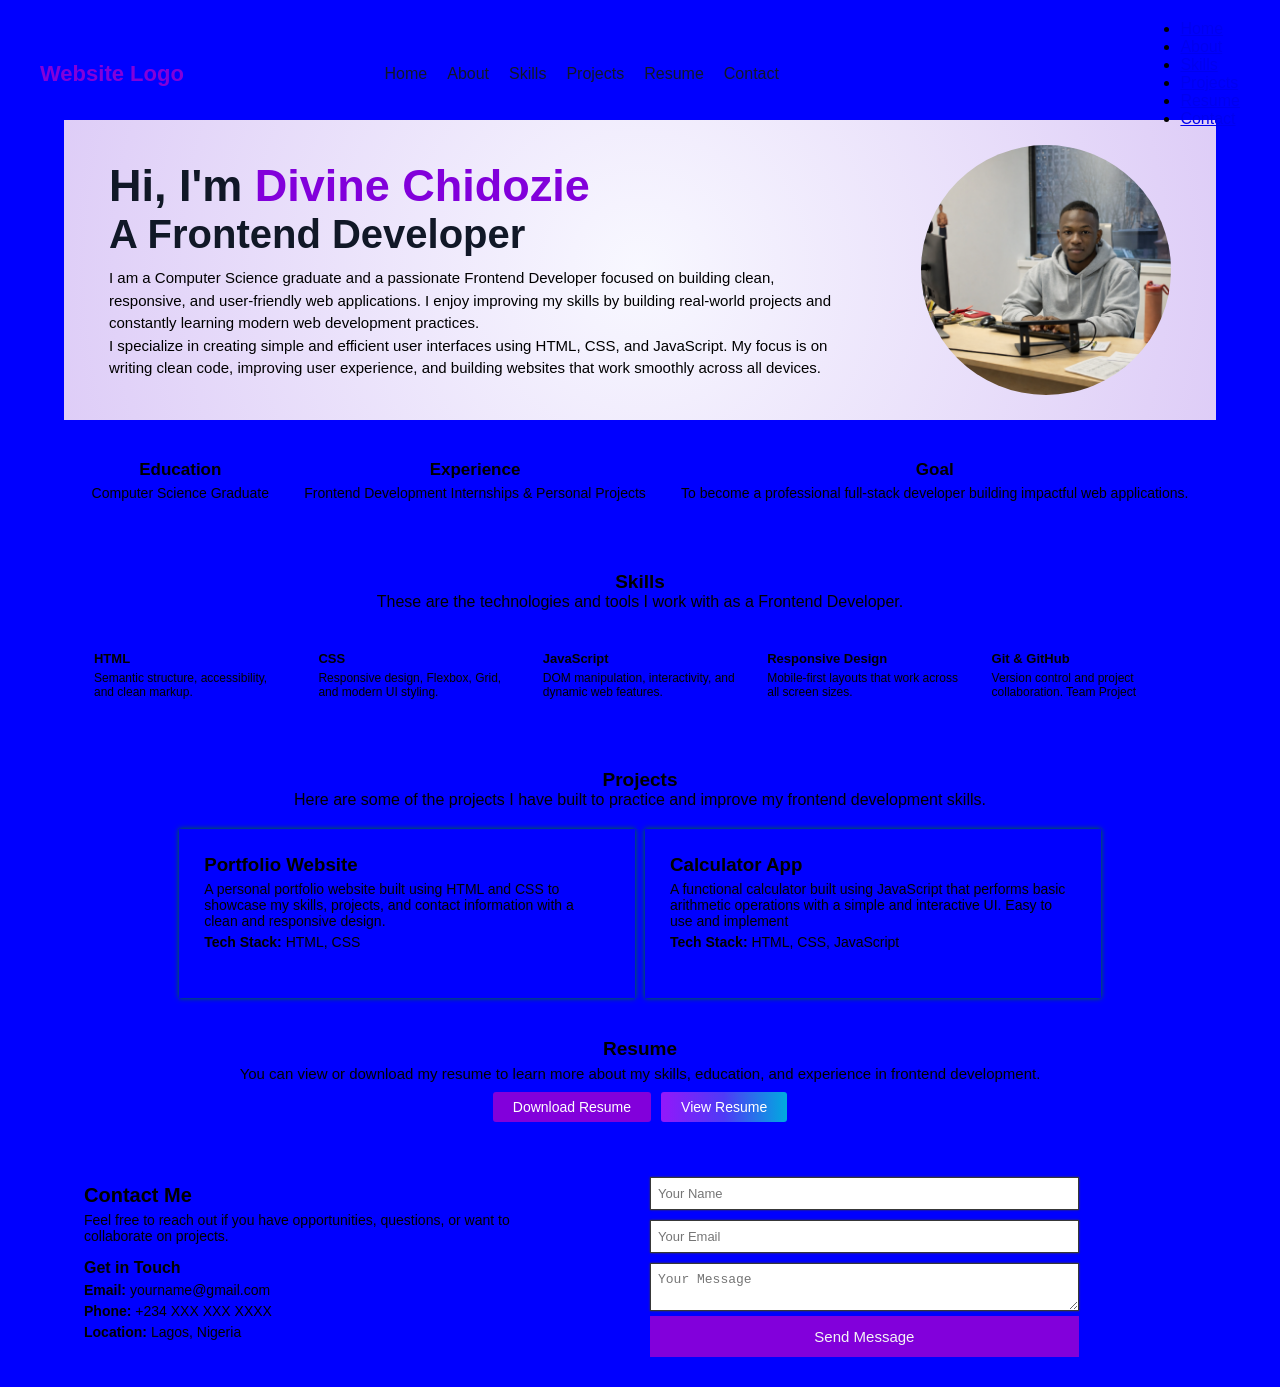
==== Portfolio-Website/index.html @ 49c0729c "intial commit" ====
<!doctype html>
<html lang="en">
  <head>
    <meta charset="UTF-8" />
    <meta name="viewport" content="width=device-width, initial-scale=1.0" />
    <link href="https://unpkg.com/aos@2.3.4/dist/aos.css" rel="stylesheet" />
    <link rel="stylesheet" href="styles.css" />
    <link rel="stylesheet" href="mediaquery/mediaquery.css" />
    <title>CodeAlpha Internship | Portfolio Webdiste</title>
  </head>
  <body>
    <div class="container">
      <!-- *** Header Section *** -->
      <header>
        <div id="nav-header" class="header-container">
          <a href="index.html" data-aos="zoom" class="index-home-logo">
            <span id="nav-logo" class="header-logo">Website Logo</span>
          </a>

          <nav class="header-nav">
            <ul>
              <li><a class="nav-list-item" href="index.html">Home</a></li>
              <li><a class="nav-list-item" href="#about">About</a></li>
              <li><a class="nav-list-item" href="#skills">Skills</a></li>
              <li><a class="nav-list-item" href="#projects">Projects</a></li>
              <li><a class="nav-list-item" href="#resume">Resume</a></li>
              <li><a class="nav-list-item" href="#contact">Contact</a></li>
            </ul>
          </nav>

          <!-- Mobile Menu Toggler -->
          <div class="hamburger-menu" id="menu">
            <span class="menu-span"></span>
            <span class="menu-span"></span>
            <span class="menu-span"></span>
          </div>

          <!-- Mobile menu nav link -->
          <nav>
            <ul class="mobile-menu" id="mobileMenu">
              <li><a class="nav-list-item" href="index.html">Home</a></li>
              <li><a class="nav-list-item" href="#about">About</a></li>
              <li><a class="nav-list-item" href="#skills">Skills</a></li>
              <li><a class="nav-list-item" href="#projects">Projects</a></li>
              <li><a class="nav-list-item" href="#resume">Resume</a></li>
              <li><a class="nav-list-item" href="#contact">Contact</a></li>
            </ul>
          </nav>
        </div>
      </header>

      <main>
        <section id="about" class="about-section" data-aos="fade-down">
          <div class="about-container">
            <div class="about-description-container">
              <h2>
                Hi, I'm <span class="inner-heading">Divine Chidozie</span>
              </h2>
              <h2 class="about-second-heading">A Frontend Developer</h2>
              <p>
                I am a Computer Science graduate and a passionate Frontend
                Developer focused on building clean, responsive, and
                user-friendly web applications. I enjoy improving my skills by
                building real-world projects and constantly learning modern web
                development practices.
              </p>

              <p class="second-desc-para">
                I specialize in creating simple and efficient user interfaces
                using HTML, CSS, and JavaScript. My focus is on writing clean
                code, improving user experience, and building websites that work
                smoothly across all devices.
              </p>
            </div>

            <div class="about-heading-container">
              <img src="images/Divine-Chidozie.png" alt="Image of Me" />
            </div>
          </div>

          <div id="about" class="about-details">
            <div>
              <h3>Education</h3>
              <p>Computer Science Graduate</p>
            </div>

            <div>
              <h3>Experience</h3>
              <p>Frontend Development Internships & Personal Projects</p>
            </div>

            <div>
              <h3>Goal</h3>
              <p>
                To become a professional full-stack developer building impactful
                web applications.
              </p>
            </div>
          </div>
        </section>

        <!-- *** Skills Section *** -->
        <section
          id="skills"
          class="skills-section"
          data-aos="fade-up"
          data-aos-delay="200"
        >
          <div class="skills-heading-desc">
            <h2>Skills</h2>
            <p>
              These are the technologies and tools I work with as a Frontend
              Developer.
            </p>
          </div>

          <div class="skills-container">
            <div class="skill-card">
              <h3>HTML</h3>
              <p>Semantic structure, accessibility, and clean markup.</p>
            </div>

            <div class="skill-card">
              <h3>CSS</h3>
              <p>Responsive design, Flexbox, Grid, and modern UI styling.</p>
            </div>

            <div class="skill-card">
              <h3>JavaScript</h3>
              <p>DOM manipulation, interactivity, and dynamic web features.</p>
            </div>

            <div class="skill-card">
              <h3>Responsive Design</h3>
              <p>Mobile-first layouts that work across all screen sizes.</p>
            </div>

            <div class="skill-card">
              <h3>Git & GitHub</h3>
              <p>Version control and project collaboration. Team Project</p>
            </div>
          </div>
        </section>

        <!-- *** Projects Section *** -->
        <section
          id="projects"
          class="projects-section"
          data-aos="fade-up"
          data-aos-delay="400"
        >
          <div class="projects-heading-desc">
            <h2>Projects</h2>
            <p>
              Here are some of the projects I have built to practice and improve
              my frontend development skills.
            </p>
          </div>

          <div class="projects-container">
            <!-- Project 1 -->
            <div class="project-card">
              <h3>Portfolio Website</h3>
              <p>
                A personal portfolio website built using HTML and CSS to
                showcase my skills, projects, and contact information with a
                clean and responsive design.
              </p>

              <p><strong>Tech Stack:</strong> HTML, CSS</p>
              <div class="project-links">
                <a class="live-demo" href="#">Live Demo</a>
                <a class="github" href="#">GitHub</a>
              </div>
            </div>

            <!-- Project 2 -->
            <div class="project-card">
              <h3>Calculator App</h3>
              <p>
                A functional calculator built using JavaScript that performs
                basic arithmetic operations with a simple and interactive UI.
                Easy to use and implement
              </p>
              <p><strong>Tech Stack:</strong> HTML, CSS, JavaScript</p>
              <div class="project-links">
                <a class="live-demo" href="#">Live Demo</a>
                <a class="github" href="#">GitHub</a>
              </div>
            </div>

            <!-- Project 3 -->
            <!-- <div class="project-card">
            <h3>Image Gallery</h3>
            <p>
              A responsive image gallery with navigation controls and smooth
              transitions, built using HTML, CSS, and JavaScript.
            </p>
            <p><strong>Tech Stack:</strong> HTML, CSS, JavaScript</p>
            <div class="project-links">
              <a href="#">Live Demo</a>
              <a href="#">GitHub</a>
            </div>
          </div> -->
          </div>
        </section>

        <!-- *** Resume Section *** -->
        <section
          id="resume"
          class="resume-section"
          data-aos="fade-up"
          data-aos-delay="600"
        >
          <h2>Resume</h2>

          <p>
            You can view or download my resume to learn more about my skills,
            education, and experience in frontend development.
          </p>

          <div class="resume-actions">
            <a
              href="#"
              id="download-resume"
              class="resume-button primary-resume"
            >
              Download Resume
            </a>
            <a href="#" id="view-resume" class="resume-button secondary-resume">
              View Resume
            </a>
          </div>
        </section>
      </main>

      <footer id="contact">
        <!-- *** Contact Section *** -->
        <section
          class="contact-section"
          data-aos="fade-up"
          data-aos-delay="400"
        >
          <div class="contact-container">
            <h2>Contact Me</h2>
            <p>
              Feel free to reach out if you have opportunities, questions, or
              want to collaborate on projects.
            </p>
            <!-- Contact Info -->
            <div class="contact-info">
              <h3>Get in Touch</h3>

              <p><strong>Email:</strong> yourname@gmail.com</p>
              <p><strong>Phone:</strong> +234 XXX XXX XXXX</p>
              <p><strong>Location:</strong> Lagos, Nigeria</p>
            </div>
          </div>

          <!-- Contact Form -->
          <form class="contact-form">
            <input type="text" placeholder="Your Name" required />
            <input type="email" placeholder="Your Email" required />
            <textarea placeholder="Your Message" rows="2" required></textarea>

            <button class="send-message" type="submit">Send Message</button>
          </form>
        </section>
      </footer>
    </div>

    <script src="https://unpkg.com/aos@2.3.4/dist/aos.js"></script>

    <script>
      AOS.init({
        duration: 1000,
        easing: "ease-in-out",
        once: true,
      });
    </script>

    <script src="script.js"></script>
  </body>
</html>
---- Portfolio-Website/styles.css ----
:root {
  --background-color: #ffffff;
  --color: #303030;
  --primar-color: green;
  --secondary-color: red;
  --header-logo-color: #ffffff;
}

* {
  margin: 0;
  padding: 0;
  box-sizing: border-box;
}

html {
  scroll-behavior: smooth;
}

body {
  font-family: Arial, Helvetica, sans-serif;
  background-color: var(--background-color);
}

.container {
  width: 90%;
  max-width: 1200px;
  margin: 0 auto;
}

header {
  position: fixed;
  top: 0;
  left: 0;
  right: 0;
  z-index: 1000;
}

.header-container {
  /* background-color: green; */
  display: flex;
  justify-content: space-between;
  align-items: center;
  padding: 20px;
  margin: 0 20px;
}

.index-home-logo {
  text-decoration: none !important;
  font-size: 22px !important;
}

.header-logo {
  cursor: pointer;
  color: oklch(49.6% 0.265 301.924);
  font-weight: 600 !important;
}

.header-nav ul {
  display: flex;
  justify-content: center;
  align-items: center;
  gap: 20px;
}

.header-nav ul li {
  list-style-type: none;
}

.header-nav ul li a {
  text-decoration: none;
  color: #111827;
  font-size: 16px;
}

main {
  margin-top: 120px;
}

.about-container {
  display: flex;
  justify-content: space-between;
  align-items: center;
  flex-wrap: wrap;
  padding: 25px;
  margin-bottom: 20px;
  background: radial-gradient(circle, rgb(248, 248, 255), rgb(222, 205, 247));
}

.about-description-container {
  display: flex;
  width: 70%;
  flex-direction: column;
  padding: 10px 20px;
  flex-grow: 1;
  flex-basis: 200;
}

.about-description-container h2 {
  font-size: 45px;
  font-weight: 600;
  margin-bottom: 10px;
  color: #111827;
}

.inner-heading {
  color: oklch(49.6% 0.265 301.924);
}

.about-second-heading {
  margin-top: -10px;
  color: #111827;
  font-size: 40px !important;
}

.about-description-container p {
  font-size: 15px;
  line-height: 1.5;
  width: 95%;
}

.about-heading-container {
  display: flex;
  flex-direction: column;
  justify-content: flex-start;
  align-items: center;
  flex-grow: 1;
  flex-basis: 200;
}

.about-heading-container img {
  width: 250px;
  border-radius: 50%;
  height: inherit;
  object-fit: contain;
}

.about-details {
  /* background-color: green; */
  display: flex;
  padding: 10px;
  justify-content: center;
  align-items: center;
  flex-wrap: wrap;
  margin-top: 20px;
  margin-bottom: 25px;
}

.about-details div {
  display: flex;
  flex-direction: column;
  justify-content: space-between;
  align-items: center;
  padding: 10px;
  gap: 5px;
  flex-grow: 1;
  flex-basis: 200;
}

.about-details div h3 {
  font-size: 17px;
}

.about-details div p {
  font-size: 14px;
}

.skills-heading-desc,
.projects-heading-desc {
  margin: 0 auto;
  display: flex;
  flex-direction: column;
  justify-content: center;
  align-items: center;
  padding: 10px 0;
}

.skills-section {
  margin-top: 35px;
}

.skills-heading-desc h2,
.projects-heading-desc h2 {
  margin-top: 5px;
  font-size: 19px;
}

.skills-container {
  display: flex;
  flex-wrap: wrap;
  gap: 10px;
  padding: 20px;
  justify-content: center;
  align-items: center;
}

.skill-card {
  box-shadow: 0px 0px 4px blue;
  flex: 1;
  flex-basis: 200;
  padding: 10px;
  cursor: pointer;
}

.skill-card:hover {
  transition: 0.3s ease-in;
  background-color: red;
  color: white;
  border-color: red;
  border-radius: 10px;
}

.skill-card h3 {
  font-size: 13px;
}

.skill-card p {
  font-size: 12px;
  margin-top: 5px;
}

.projects-section {
  margin-top: 25px;
}

.projects-heading-desc {
  margin-bottom: 10px;
}
.projects-container {
  /* background-color: grey; */
  display: flex;
  flex-wrap: wrap;
  justify-content: space-between;
  align-items: center;
  width: 80%;
  gap: 10px;
  margin: 0 auto;
}

.project-card {
  display: flex;
  flex-direction: column;
  justify-content: space-between;
  align-items: flex-start;
  flex: 1;
  flex-basis: 200;
  gap: 5px;
  padding: 25px;
  box-shadow: 0px 0px 5px green;
}

.project-card p {
  font-size: 14px;
  /* max-width: 500px; */
}

.project-links a {
  text-decoration: none;
  font-size: 13px;
  color: blue;
}

.resume-section {
  display: flex;
  flex-direction: column;
  text-align: center;
  flex-wrap: wrap;
  margin-top: 25px;
  margin-bottom: 10px;
}

.resume-section h2 {
  margin-top: 15px;
  margin-bottom: 5px;
  font-size: 19px;
}

.resume-section p {
  font-size: 15px;
  margin-bottom: 5px;
}

.resume-actions {
  display: flex;
  flex: 1;
  flex-grow: 200;
  justify-content: center;
  align-items: center;
  margin-top: 5px;
  margin-bottom: 10px;
  gap: 10px;
}

.resume-button {
  font-size: 14px;
  text-decoration: none;
  padding: 7px 20px;
  border-radius: 3px;
}

.primary-resume {
  /* background-color: rgb(37, 163, 37); */
  background-color: oklch(49.6% 0.265 301.924);
  color: #fff;
}

.secondary-resume {
  background: linear-gradient(
    90deg,
    rgb(147, 24, 250),
    rgb(79, 58, 246),
    rgb(0, 171, 223)
  );
  color: #fff;
}

footer {
  margin-top: 10px;
}

.contact-section {
  display: flex;
  padding: 20px;
  justify-content: space-between;
  align-items: center;
  flex-wrap: wrap;
}

.contact-container {
  display: flex;
  flex-direction: column;
  align-items: flex-start;
  /* background-color: red; */
  width: 50%;
}

.contact-container h2 {
  font-size: 20px;
}

.contact-container p {
  margin: 5px 0;
  width: 85%;
  font-size: 14px;
}

.contact-info {
  margin-top: 10px;
}

.contact-info h3 {
  font-size: 16px;
}

.contact-info p {
  width: 100%;
}

.contact-form {
  width: 50%;
  display: flex;
  flex-direction: column;
  padding: 10px;
}

.contact-form input,
textarea {
  font-size: 13px;
  padding: 8px 20px;
  padding-left: 7px;
  border: 1px solid #383838;
  outline: none;
  margin: 5px 0px;
  width: 80%;
  /* border-radius: 4px; */
  box-shadow: 0px 0px 2px #383838;
}

.send-message {
  background-color: oklch(49.6% 0.265 301.924);
  width: 80%;
  align-items: flex-start;
  padding: 10px 20px;
  outline: none;
  color: whitesmoke;
  border: 2px solid oklch(49.6% 0.265 301.924);
  font-size: 15px;
  cursor: pointer;
}
---- Portfolio-Website/mediaquery/mediaquery.css ----
@media screen and (max-width: 768px) {
  body {
    background-color: tomato;
  }

  .about-container {
    display: flex;
    justify-content: center;
    align-items: center;
  }

  .about-description-container {
    text-align: center;
  }

  .about-description-container h2 {
    font-size: 27px;
  }

  .about-description-container p,
  .second-desc-para,
  .about-details p {
    width: 100%;
    text-align: center;
  }

  .about-details {
    background-color: black;
    color: wheat;
    display: flex;
    flex-direction: column;
    gap: 5px;
  }

  .about-details div {
    width: 100%;
    border: 2px solid red;
  }

  .skills-container,
  .skill-card,
  .projects-container,
  .project-card {
    display: flex;
    flex-direction: column;
    justify-content: center;
    align-items: center;
    width: 100%;
  }
}

@media screen and (max-width: 600px) {
  body {
    background-color: green;
  }

  .about-container {
    display: flex;
    justify-content: center;
    align-items: center;
  }

  .about-description-container {
    text-align: center;
  }

  .about-description-container h2 {
    font-size: 27px;
  }

  .about-description-container p,
  .second-desc-para,
  .about-details p {
    width: 100%;
    text-align: center;
  }

  .skills-heading-desc p {
    text-align: center;
  }

  .skills-container,
  .skill-card,
  .projects-container,
  .project-card {
    display: flex;
    flex-direction: column;
    justify-content: center;
    align-items: center;
    width: 100%;
  }

  .projects-heading-desc p {
    text-align: center;
  }

  .resume-actions {
    display: flex;
    justify-content: center;
    align-items: center;
    flex-direction: column;
  }

  .contact-section {
    flex-direction: column;
    width: 100%;
  }

  .contact-container,
  .contact-form {
    width: 100%;
  }

  .contact-form input,
  .contact-form textarea,
  .send-message {
    width: 100%;
  }

  .contact-form {
    padding: 0;
    margin-top: 20px;
  }
}

@media screen and (min-width: 800px) {
  body {
    background-color: blue;
  }
}
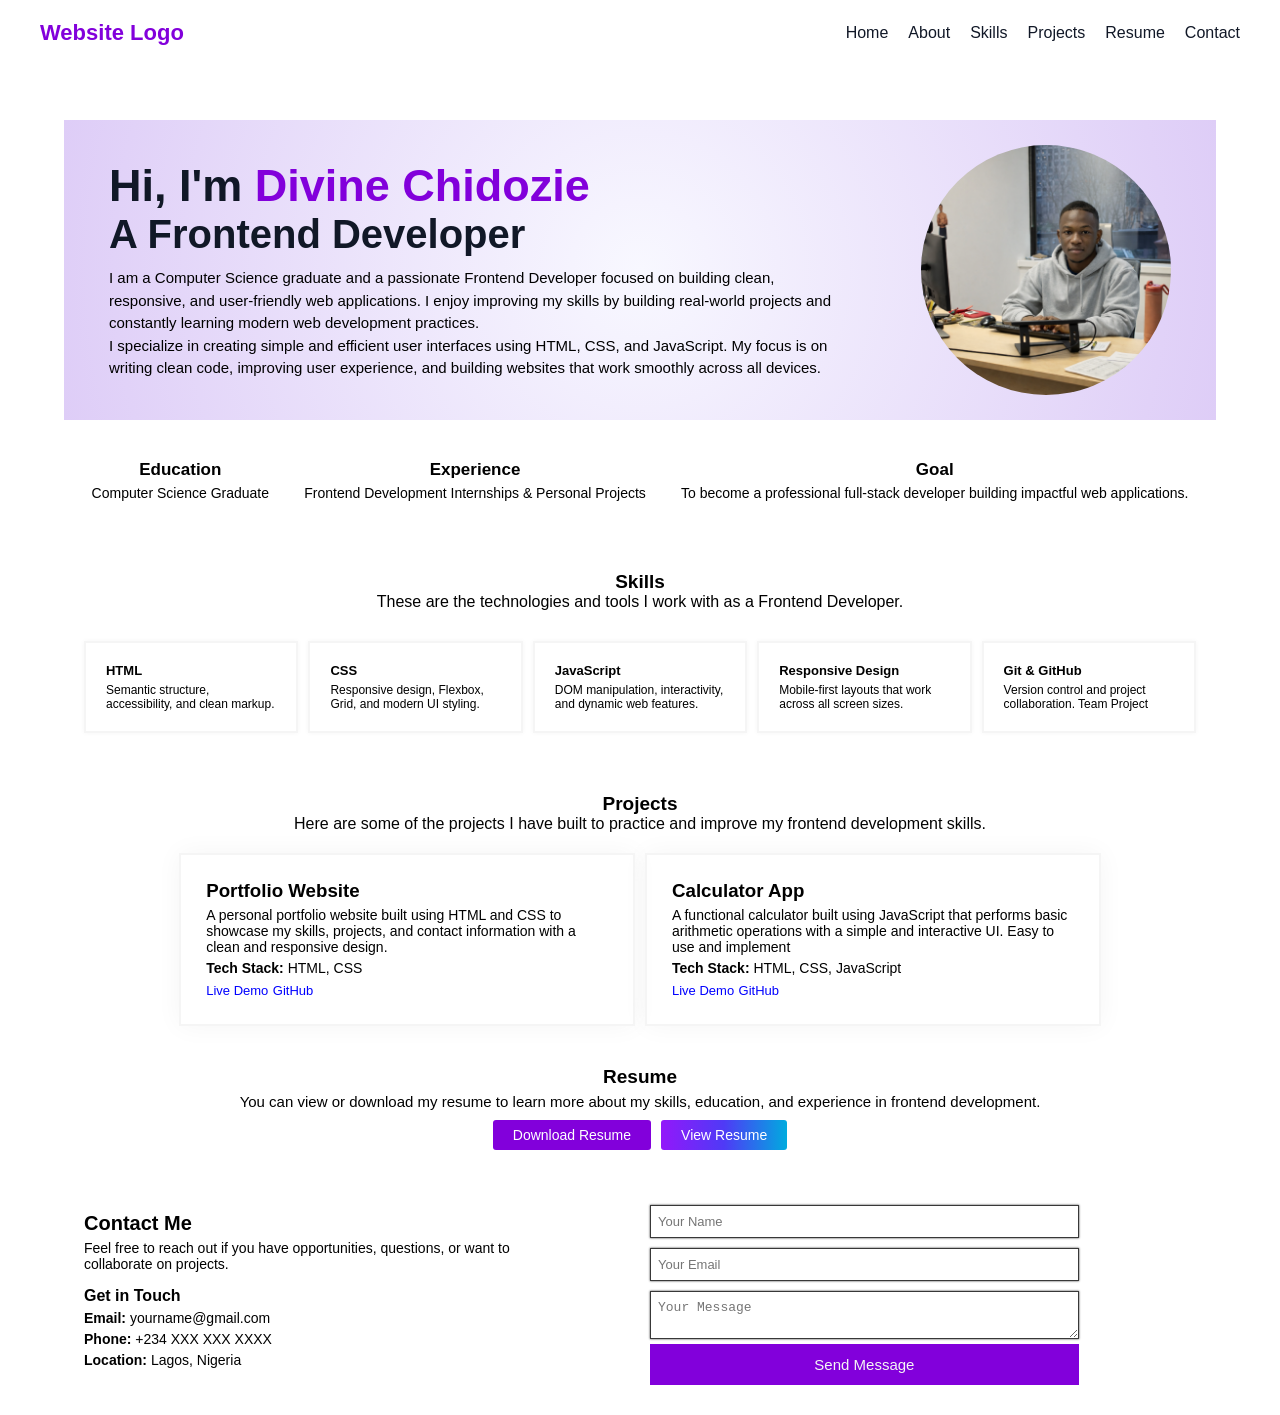
==== commit ac32f615: "updating changes on mobile screen" ====
--- a/Portfolio-Website/index.html
+++ b/Portfolio-Website/index.html
@@ -11,7 +11,7 @@
   <body>
     <div class="container">
       <!-- *** Header Section *** -->
-      <header>
+      <header class="header-menu">
         <div id="nav-header" class="header-container">
           <a href="index.html" data-aos="zoom" class="index-home-logo">
             <span id="nav-logo" class="header-logo">Website Logo</span>
@@ -27,7 +27,9 @@
               <li><a class="nav-list-item" href="#contact">Contact</a></li>
             </ul>
           </nav>
-
+        </div>
+
+        <div class="mobile-menu-container">
           <!-- Mobile Menu Toggler -->
           <div class="hamburger-menu" id="menu">
             <span class="menu-span"></span>
--- a/Portfolio-Website/styles.css
+++ b/Portfolio-Website/styles.css
@@ -36,7 +36,6 @@
 }
 
 .header-container {
-  /* background-color: green; */
   display: flex;
   justify-content: space-between;
   align-items: center;
@@ -70,6 +69,14 @@
   text-decoration: none;
   color: #111827;
   font-size: 16px;
+}
+
+.hamburger-menu {
+  display: none;
+}
+
+.mobile-menu {
+  display: none !important;
 }
 
 main {
@@ -194,10 +201,11 @@
 }
 
 .skill-card {
-  box-shadow: 0px 0px 4px blue;
+  box-shadow: 0px 0px 5px whitesmoke;
+  border: 2px solid whitesmoke;
   flex: 1;
   flex-basis: 200;
-  padding: 10px;
+  padding: 20px;
   cursor: pointer;
 }
 
@@ -245,7 +253,9 @@
   flex-basis: 200;
   gap: 5px;
   padding: 25px;
-  box-shadow: 0px 0px 5px green;
+  /* box-shadow: 0px 0px 5px green; */
+  box-shadow: 0px 0px 25px whitesmoke;
+  border: 2px solid whitesmoke;
 }
 
 .project-card p {
--- a/Portfolio-Website/mediaquery/mediaquery.css
+++ b/Portfolio-Website/mediaquery/mediaquery.css
@@ -1,8 +1,4 @@
 @media screen and (max-width: 768px) {
-  body {
-    background-color: tomato;
-  }
-
   .about-container {
     display: flex;
     justify-content: center;
@@ -25,8 +21,8 @@
   }
 
   .about-details {
-    background-color: black;
-    color: wheat;
+    /* background-color: black; */
+    /* color: wheat; */
     display: flex;
     flex-direction: column;
     gap: 5px;
@@ -34,7 +30,7 @@
 
   .about-details div {
     width: 100%;
-    border: 2px solid red;
+    /* border: 2px solid red; */
   }
 
   .skills-container,
@@ -50,8 +46,68 @@
 }
 
 @media screen and (max-width: 600px) {
-  body {
+  /* body {
     background-color: green;
+  } */
+
+  .header-menu {
+    display: flex;
+    justify-content: space-between;
+    align-items: center;
+    padding: 0;
+    margin: 0;
+  }
+  .header-logo {
+    font-size: 14px;
+    width: 100%;
+  }
+
+  .header-nav {
+    display: none;
+  }
+
+  .hamburger-menu {
+    width: 25px;
+    height: 20px;
+    display: flex;
+    flex-direction: column;
+    justify-content: space-around;
+    margin-right: 50px;
+    cursor: pointer;
+  }
+
+  .hamburger-menu span {
+    display: block;
+    height: 4px;
+    background-color: oklch(49.6% 0.265 301.924);
+    border-radius: 2px;
+  }
+
+  .mobile-menu {
+    display: none;
+    list-style-type: none;
+    padding: 0;
+    margin: 0;
+    background-color: #ffffff;
+    position: absolute; /* for overlay effect*/
+    top: 60px;
+    left: 0;
+    width: 100%;
+  }
+  .mobile-menu li {
+    padding: 10px;
+  }
+
+  .mobile-menu li a {
+    text-decoration: none;
+    color: black;
+    font-weight: 600;
+    font-size: 15px;
+    margin: 0 5px;
+  }
+  /* Show menu when active */
+  .mobile-menu.active {
+    display: block;
   }
 
   .about-container {
@@ -64,8 +120,9 @@
     text-align: center;
   }
 
-  .about-description-container h2 {
-    font-size: 27px;
+  .about-description-container h2,
+  .about-second-heading {
+    font-size: 22px !important;
   }
 
   .about-description-container p,
@@ -122,9 +179,3 @@
     margin-top: 20px;
   }
 }
-
-@media screen and (min-width: 800px) {
-  body {
-    background-color: blue;
-  }
-}
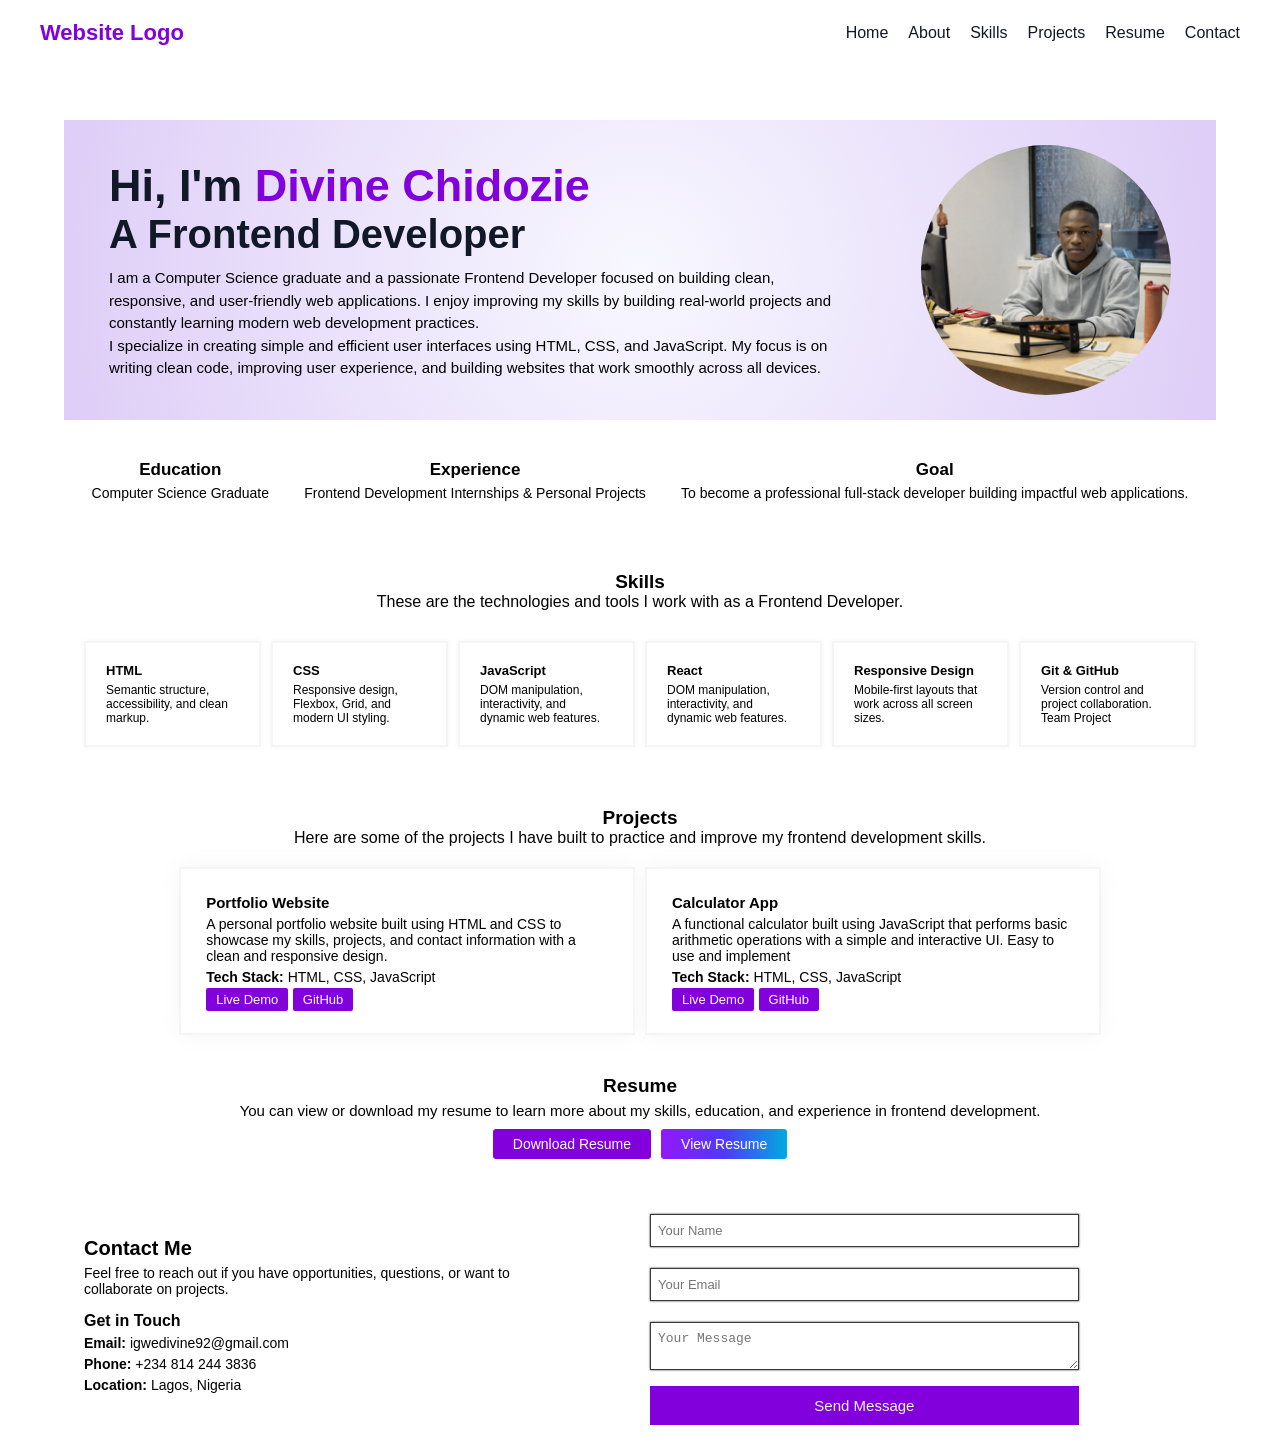
==== commit 478ddf50: "updated changes" ====
--- a/Portfolio-Website/index.html
+++ b/Portfolio-Website/index.html
@@ -11,7 +11,7 @@
   <body>
     <div class="container">
       <!-- *** Header Section *** -->
-      <header class="header-menu">
+      <header class="header-menu" id="headerMenu">
         <div id="nav-header" class="header-container">
           <a href="index.html" data-aos="zoom" class="index-home-logo">
             <span id="nav-logo" class="header-logo">Website Logo</span>
@@ -40,12 +40,12 @@
           <!-- Mobile menu nav link -->
           <nav>
             <ul class="mobile-menu" id="mobileMenu">
-              <li><a class="nav-list-item" href="index.html">Home</a></li>
-              <li><a class="nav-list-item" href="#about">About</a></li>
-              <li><a class="nav-list-item" href="#skills">Skills</a></li>
-              <li><a class="nav-list-item" href="#projects">Projects</a></li>
-              <li><a class="nav-list-item" href="#resume">Resume</a></li>
-              <li><a class="nav-list-item" href="#contact">Contact</a></li>
+              <li><a href="index.html">Home</a></li>
+              <li><a href="#about">About</a></li>
+              <li><a href="#skills">Skills</a></li>
+              <li><a href="#projects">Projects</a></li>
+              <li><a href="#resume">Resume</a></li>
+              <li><a href="#contact">Contact</a></li>
             </ul>
           </nav>
         </div>
@@ -75,7 +75,7 @@
               </p>
             </div>
 
-            <div class="about-heading-container">
+            <div class="about-heading-container img">
               <img src="images/Divine-Chidozie.png" alt="Image of Me" />
             </div>
           </div>
@@ -133,6 +133,11 @@
             </div>
 
             <div class="skill-card">
+              <h3>React</h3>
+              <p>DOM manipulation, interactivity, and dynamic web features.</p>
+            </div>
+
+            <div class="skill-card">
               <h3>Responsive Design</h3>
               <p>Mobile-first layouts that work across all screen sizes.</p>
             </div>
@@ -169,10 +174,12 @@
                 clean and responsive design.
               </p>
 
-              <p><strong>Tech Stack:</strong> HTML, CSS</p>
+              <p><strong>Tech Stack:</strong> HTML, CSS, JavaScript</p>
               <div class="project-links">
-                <a class="live-demo" href="#">Live Demo</a>
-                <a class="github" href="#">GitHub</a>
+                <a id="live-demo-link-1" class="live-demo" href="#"
+                  >Live Demo</a
+                >
+                <a id="github-link-1" class="github" href="#">GitHub</a>
               </div>
             </div>
 
@@ -186,8 +193,10 @@
               </p>
               <p><strong>Tech Stack:</strong> HTML, CSS, JavaScript</p>
               <div class="project-links">
-                <a class="live-demo" href="#">Live Demo</a>
-                <a class="github" href="#">GitHub</a>
+                <a id="live-demo-link-2" class="live-demo" href="#"
+                  >Live Demo</a
+                >
+                <a id="github-link-2" class="github" href="#">GitHub</a>
               </div>
             </div>
 
@@ -222,11 +231,7 @@
           </p>
 
           <div class="resume-actions">
-            <a
-              href="#"
-              id="download-resume"
-              class="resume-button primary-resume"
-            >
+            <a href="#" class="resume-button primary-resume" download>
               Download Resume
             </a>
             <a href="#" id="view-resume" class="resume-button secondary-resume">
@@ -253,17 +258,26 @@
             <div class="contact-info">
               <h3>Get in Touch</h3>
 
-              <p><strong>Email:</strong> yourname@gmail.com</p>
-              <p><strong>Phone:</strong> +234 XXX XXX XXXX</p>
+              <p><strong>Email:</strong> igwedivine92@gmail.com</p>
+              <p><strong>Phone:</strong> +234 814 244 3836</p>
               <p><strong>Location:</strong> Lagos, Nigeria</p>
             </div>
           </div>
 
           <!-- Contact Form -->
-          <form class="contact-form">
-            <input type="text" placeholder="Your Name" required />
-            <input type="email" placeholder="Your Email" required />
-            <textarea placeholder="Your Message" rows="2" required></textarea>
+          <form id="form" class="contact-form">
+            <input id="name-input" type="text" placeholder="Your Name" />
+            <span id="nameError" class="name-error error"></span>
+
+            <input id="email-input" type="email" placeholder="Your Email" />
+            <span id="emailError" class="email-error error"></span>
+
+            <textarea
+              id="textarea-input"
+              placeholder="Your Message"
+              rows="2"
+            ></textarea>
+            <span id="textareaError" class="textarea-error-error error"></span>
 
             <button class="send-message" type="submit">Send Message</button>
           </form>
--- a/Portfolio-Website/styles.css
+++ b/Portfolio-Website/styles.css
@@ -71,12 +71,18 @@
   font-size: 16px;
 }
 
+.header-nav ul li a:hover {
+  color: oklch(49.6% 0.265 301.924);
+  transition: 0.3s ease-in;
+}
+
 .hamburger-menu {
   display: none;
+  /* z-index: 2000; */
 }
 
 .mobile-menu {
-  display: none !important;
+  display: none;
 }
 
 main {
@@ -210,11 +216,9 @@
 }
 
 .skill-card:hover {
+  background-color: oklch(49.6% 0.265 301.924);
   transition: 0.3s ease-in;
-  background-color: red;
   color: white;
-  border-color: red;
-  border-radius: 10px;
 }
 
 .skill-card h3 {
@@ -258,6 +262,10 @@
   border: 2px solid whitesmoke;
 }
 
+.project-card h3 {
+  font-size: 15px;
+}
+
 .project-card p {
   font-size: 14px;
   /* max-width: 500px; */
@@ -267,6 +275,14 @@
   text-decoration: none;
   font-size: 13px;
   color: blue;
+}
+
+.live-demo,
+.github {
+  background-color: oklch(49.6% 0.265 301.924);
+  padding: 4px 10px;
+  color: white !important;
+  border-radius: 2px;
 }
 
 .resume-section {
@@ -311,6 +327,16 @@
   /* background-color: rgb(37, 163, 37); */
   background-color: oklch(49.6% 0.265 301.924);
   color: #fff;
+}
+
+.primary-resume:hover {
+  background: linear-gradient(
+    90deg,
+    rgb(147, 24, 250),
+    rgb(79, 58, 246),
+    rgb(0, 171, 223)
+  );
+  transition: 0.3s ease-in;
 }
 
 .secondary-resume {
@@ -321,6 +347,12 @@
     rgb(0, 171, 223)
   );
   color: #fff;
+}
+
+.secondary-resume:hover {
+  background: white;
+  color: #303030;
+  transition: 0.3s ease-in-out;
 }
 
 footer {
@@ -392,7 +424,21 @@
   padding: 10px 20px;
   outline: none;
   color: whitesmoke;
-  border: 2px solid oklch(49.6% 0.265 301.924);
+  border: 1px solid oklch(49.6% 0.265 301.924);
   font-size: 15px;
   cursor: pointer;
 }
+
+.send-message:hover {
+  background-color: oklch(51.021% 0.25954 304.055 / 0.842);
+  border: 1px solid oklch(51.021% 0.25954 304.055 / 0.842);
+  transition: 0.3s ease-ins;
+}
+
+.error {
+  color: rgb(227, 41, 41);
+  font-size: 12px;
+  font-weight: 600;
+  margin-bottom: 10px;
+  margin-top: 1px;
+}
--- a/Portfolio-Website/mediaquery/mediaquery.css
+++ b/Portfolio-Website/mediaquery/mediaquery.css
@@ -1,3 +1,19 @@
+@media screen and (max-width: 1440px) {
+  .about-container {
+    display: flex !important;
+    flex-direction: row !important;
+    justify-content: space-between !important;
+    align-items: center;
+  }
+
+  .about-details {
+    display: flex;
+    justify-content: space-between;
+    align-items: center;
+    flex-flow: row;
+  }
+}
+
 @media screen and (max-width: 768px) {
   .about-container {
     display: flex;
@@ -46,16 +62,22 @@
 }
 
 @media screen and (max-width: 600px) {
-  /* body {
-    background-color: green;
-  } */
-
   .header-menu {
     display: flex;
     justify-content: space-between;
     align-items: center;
     padding: 0;
     margin: 0;
+  }
+
+  .about-details,
+  .skills-section,
+  .projects-container,
+  .resume-section,
+  .contact-section {
+    width: 90%;
+    max-width: 1200px;
+    margin: auto;
   }
   .header-logo {
     font-size: 14px;
@@ -94,6 +116,7 @@
     left: 0;
     width: 100%;
   }
+
   .mobile-menu li {
     padding: 10px;
   }
@@ -105,9 +128,24 @@
     font-size: 15px;
     margin: 0 5px;
   }
+
   /* Show menu when active */
   .mobile-menu.active {
     display: block;
+  }
+
+  main {
+    margin-top: 105px;
+  }
+
+  h2,
+  h3,
+  h4 {
+    font-size: 14px !important;
+  }
+
+  p {
+    font-size: 13px !important;
   }
 
   .about-container {
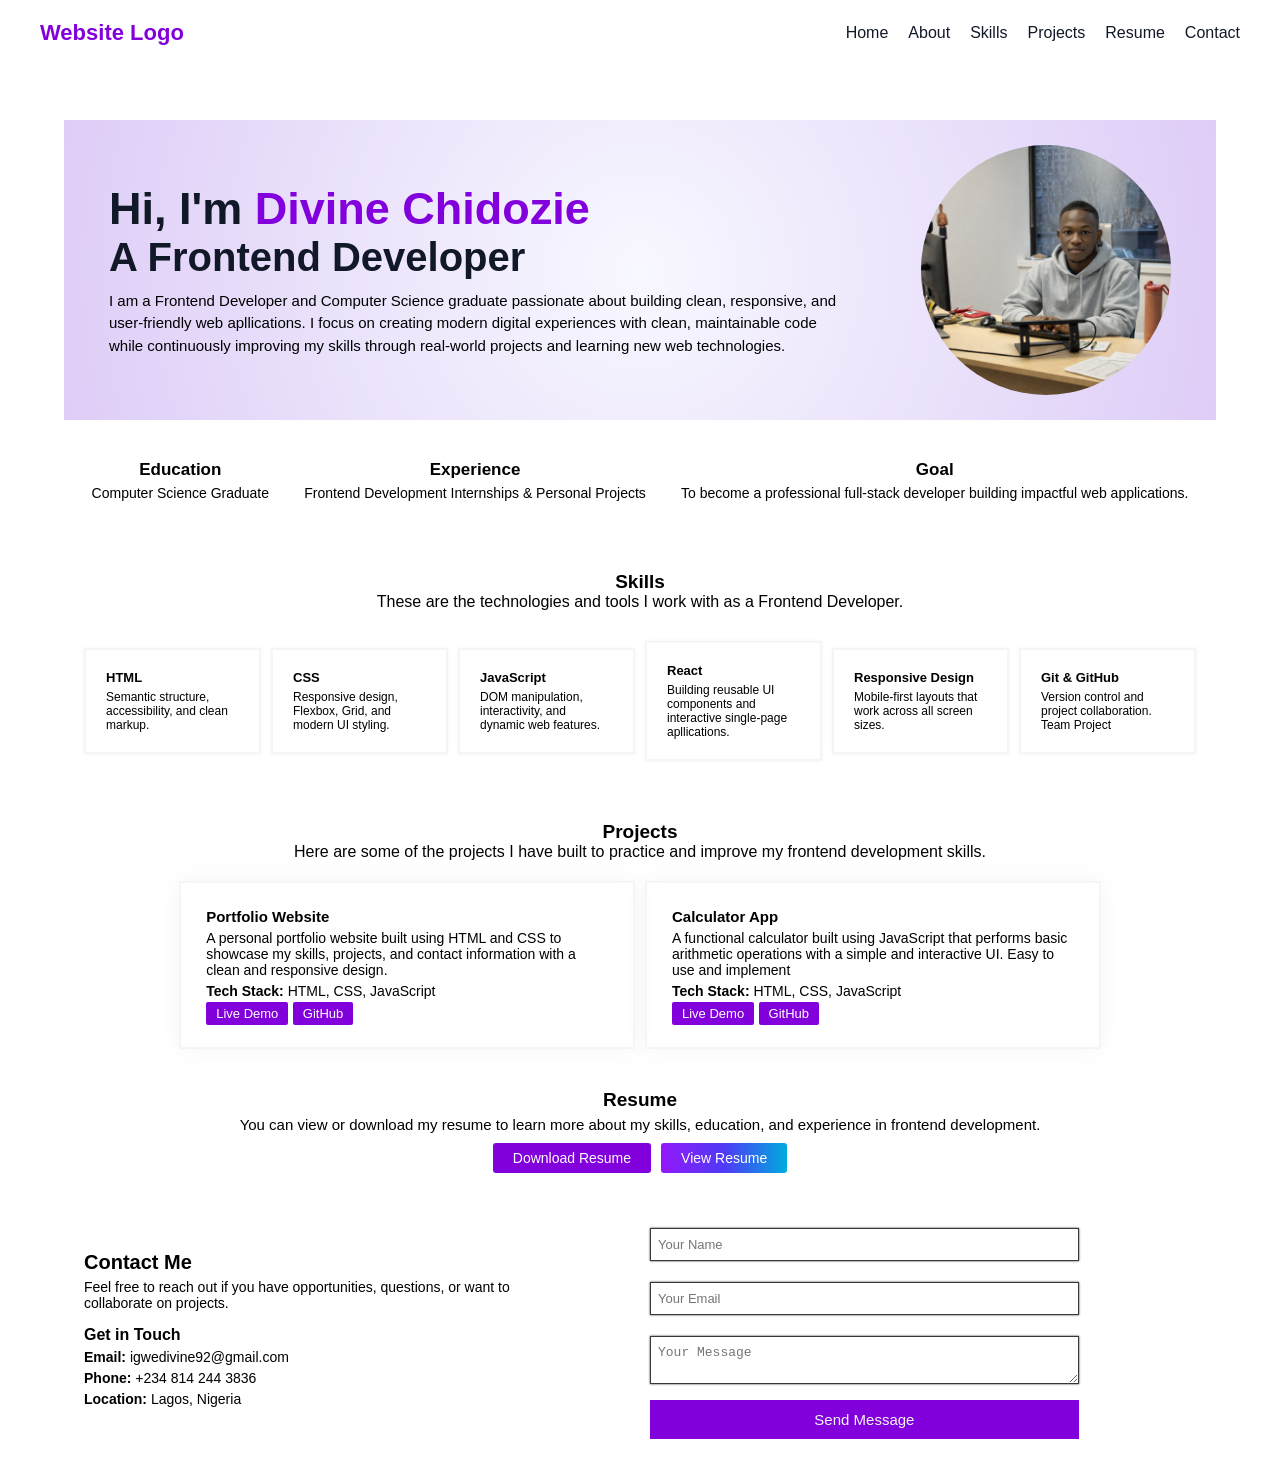
==== commit 11e97bca: "updated project links" ====
--- a/Portfolio-Website/index.html
+++ b/Portfolio-Website/index.html
@@ -6,7 +6,7 @@
     <link href="https://unpkg.com/aos@2.3.4/dist/aos.css" rel="stylesheet" />
     <link rel="stylesheet" href="styles.css" />
     <link rel="stylesheet" href="mediaquery/mediaquery.css" />
-    <title>CodeAlpha Internship | Portfolio Webdiste</title>
+    <title>CodeAlpha Internship | Portfolio Website</title>
   </head>
   <body>
     <div class="container">
@@ -60,19 +60,20 @@
               </h2>
               <h2 class="about-second-heading">A Frontend Developer</h2>
               <p>
-                I am a Computer Science graduate and a passionate Frontend
-                Developer focused on building clean, responsive, and
-                user-friendly web applications. I enjoy improving my skills by
-                building real-world projects and constantly learning modern web
-                development practices.
-              </p>
-
-              <p class="second-desc-para">
+                I am a Frontend Developer and Computer Science graduate
+                passionate about building clean, responsive, and user-friendly
+                web apllications. I focus on creating modern digital experiences
+                with clean, maintainable code while continuously improving my
+                skills through real-world projects and learning new web
+                technologies.
+              </p>
+
+              <!-- <p class="second-desc-para">
                 I specialize in creating simple and efficient user interfaces
                 using HTML, CSS, and JavaScript. My focus is on writing clean
                 code, improving user experience, and building websites that work
                 smoothly across all devices.
-              </p>
+              </p> -->
             </div>
 
             <div class="about-heading-container img">
@@ -134,7 +135,10 @@
 
             <div class="skill-card">
               <h3>React</h3>
-              <p>DOM manipulation, interactivity, and dynamic web features.</p>
+              <p>
+                Building reusable UI components and interactive single-page
+                apllications.
+              </p>
             </div>
 
             <div class="skill-card">
@@ -176,10 +180,18 @@
 
               <p><strong>Tech Stack:</strong> HTML, CSS, JavaScript</p>
               <div class="project-links">
-                <a id="live-demo-link-1" class="live-demo" href="#"
+                <a
+                  id="live-demo-link-1"
+                  class="live-demo"
+                  href="https://code-alpha-internship-portfolio-web.vercel.app/"
                   >Live Demo</a
                 >
-                <a id="github-link-1" class="github" href="#">GitHub</a>
+                <a
+                  id="github-link-1"
+                  class="github"
+                  href="https://github.com/Divine-Chidozie/CodeAlpha-internship-Portfolio-website"
+                  >GitHub</a
+                >
               </div>
             </div>
 
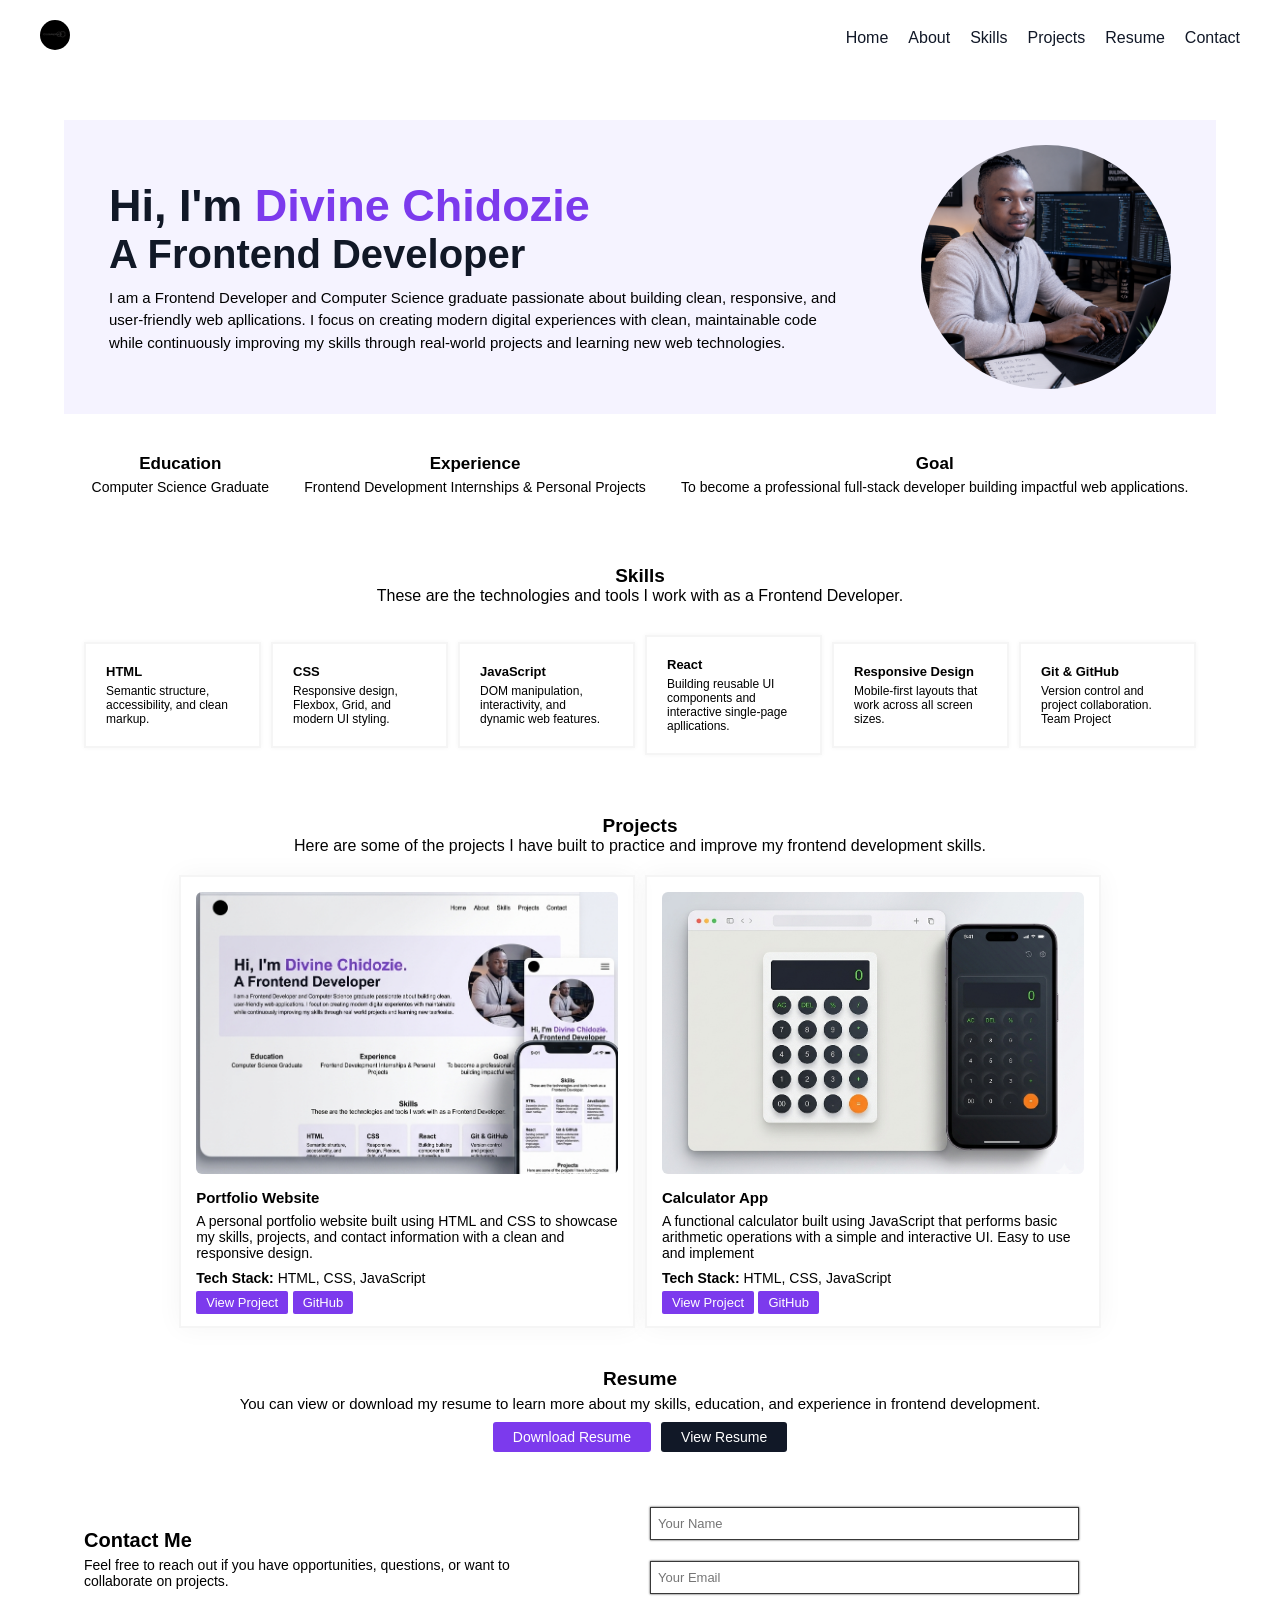
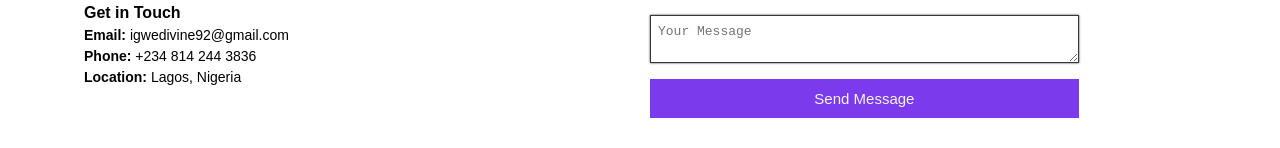
==== commit 055ecbfd: "Update portfolio website assets and layout" ====
--- a/Portfolio-Website/index.html
+++ b/Portfolio-Website/index.html
@@ -14,7 +14,12 @@
       <header class="header-menu" id="headerMenu">
         <div id="nav-header" class="header-container">
           <a href="index.html" data-aos="zoom" class="index-home-logo">
-            <span id="nav-logo" class="header-logo">Website Logo</span>
+            <span id="nav-logo" class="header-logo">
+              <img
+                src="images/Porfolio-logo.png"
+                alt="Portfolio Website Logo"
+              />
+            </span>
           </a>
 
           <nav class="header-nav">
@@ -77,7 +82,10 @@
             </div>
 
             <div class="about-heading-container img">
-              <img src="images/Divine-Chidozie.png" alt="Image of Me" />
+              <img
+                src="images/Divine-Chidozie-codealpha-internship-image.png"
+                alt="Divine Chidozie Image"
+              />
             </div>
           </div>
 
@@ -171,6 +179,11 @@
           <div class="projects-container">
             <!-- Project 1 -->
             <div class="project-card">
+              <img
+                class="project-img"
+                src="images/codealpha-portfolio-wesbite.png"
+                alt="Code Alpha Internship Portfolio Website Project"
+              />
               <h3>Portfolio Website</h3>
               <p>
                 A personal portfolio website built using HTML and CSS to
@@ -184,7 +197,7 @@
                   id="live-demo-link-1"
                   class="live-demo"
                   href="https://code-alpha-internship-portfolio-web.vercel.app/"
-                  >Live Demo</a
+                  >View Project</a
                 >
                 <a
                   id="github-link-1"
@@ -197,6 +210,11 @@
 
             <!-- Project 2 -->
             <div class="project-card">
+              <img
+                class="project-img"
+                src="images/codealpha-calculator.png"
+                alt="Code Alpha Internship Calculator Project"
+              />
               <h3>Calculator App</h3>
               <p>
                 A functional calculator built using JavaScript that performs
@@ -205,26 +223,20 @@
               </p>
               <p><strong>Tech Stack:</strong> HTML, CSS, JavaScript</p>
               <div class="project-links">
-                <a id="live-demo-link-2" class="live-demo" href="#"
-                  >Live Demo</a
+                <a
+                  id="live-demo-link-2"
+                  class="live-demo"
+                  href="https://code-alpha-internship-calculator-ch.vercel.app/"
+                  >View Project</a
                 >
-                <a id="github-link-2" class="github" href="#">GitHub</a>
+                <a
+                  id="github-link-2"
+                  class="github"
+                  href="https://github.com/Divine-Chidozie/CodeAlpha-internship-calculator"
+                  >GitHub</a
+                >
               </div>
             </div>
-
-            <!-- Project 3 -->
-            <!-- <div class="project-card">
-            <h3>Image Gallery</h3>
-            <p>
-              A responsive image gallery with navigation controls and smooth
-              transitions, built using HTML, CSS, and JavaScript.
-            </p>
-            <p><strong>Tech Stack:</strong> HTML, CSS, JavaScript</p>
-            <div class="project-links">
-              <a href="#">Live Demo</a>
-              <a href="#">GitHub</a>
-            </div>
-          </div> -->
           </div>
         </section>
 
--- a/Portfolio-Website/styles.css
+++ b/Portfolio-Website/styles.css
@@ -54,6 +54,11 @@
   font-weight: 600 !important;
 }
 
+.header-logo img {
+  width: 30px;
+  border-radius: 50%;
+}
+
 .header-nav ul {
   display: flex;
   justify-content: center;
@@ -96,7 +101,8 @@
   flex-wrap: wrap;
   padding: 25px;
   margin-bottom: 20px;
-  background: radial-gradient(circle, rgb(248, 248, 255), rgb(222, 205, 247));
+  /* background: radial-gradient(circle, rgb(248, 248, 255), rgb(222, 205, 247)); */
+  background-color: #f5f3ff;
 }
 
 .about-description-container {
@@ -116,7 +122,8 @@
 }
 
 .inner-heading {
-  color: oklch(49.6% 0.265 301.924);
+  /* color: oklch(49.6% 0.265 301.924); */
+  color: #7c3aed;
 }
 
 .about-second-heading {
@@ -256,18 +263,25 @@
   flex: 1;
   flex-basis: 200;
   gap: 5px;
-  padding: 25px;
-  /* box-shadow: 0px 0px 5px green; */
+  padding: 15px;
   box-shadow: 0px 0px 25px whitesmoke;
   border: 2px solid whitesmoke;
 }
 
+.project-img {
+  width: 100%;
+  object-fit: contain;
+  border-radius: 6px;
+  margin-bottom: 10px;
+}
+
 .project-card h3 {
   font-size: 15px;
 }
 
 .project-card p {
   font-size: 14px;
+  margin: 2px 0;
   /* max-width: 500px; */
 }
 
@@ -279,7 +293,7 @@
 
 .live-demo,
 .github {
-  background-color: oklch(49.6% 0.265 301.924);
+  background-color: #7c3aed;
   padding: 4px 10px;
   color: white !important;
   border-radius: 2px;
@@ -324,28 +338,17 @@
 }
 
 .primary-resume {
-  /* background-color: rgb(37, 163, 37); */
-  background-color: oklch(49.6% 0.265 301.924);
   color: #fff;
+  background-color: #7c3aed;
 }
 
 .primary-resume:hover {
-  background: linear-gradient(
-    90deg,
-    rgb(147, 24, 250),
-    rgb(79, 58, 246),
-    rgb(0, 171, 223)
-  );
+  background-color: #7c5aed;
   transition: 0.3s ease-in;
 }
 
 .secondary-resume {
-  background: linear-gradient(
-    90deg,
-    rgb(147, 24, 250),
-    rgb(79, 58, 246),
-    rgb(0, 171, 223)
-  );
+  background-color: #111827;
   color: #fff;
 }
 
@@ -418,21 +421,21 @@
 }
 
 .send-message {
-  background-color: oklch(49.6% 0.265 301.924);
+  background-color: #7c3aed;
   width: 80%;
   align-items: flex-start;
   padding: 10px 20px;
   outline: none;
   color: whitesmoke;
-  border: 1px solid oklch(49.6% 0.265 301.924);
+  border: 1px solid #7c3aed;
   font-size: 15px;
   cursor: pointer;
 }
 
 .send-message:hover {
-  background-color: oklch(51.021% 0.25954 304.055 / 0.842);
-  border: 1px solid oklch(51.021% 0.25954 304.055 / 0.842);
-  transition: 0.3s ease-ins;
+  background-color: #7c5ead;
+  border: 1px solid #7c5ead;
+  transition: 0.3s ease-in;
 }
 
 .error {
